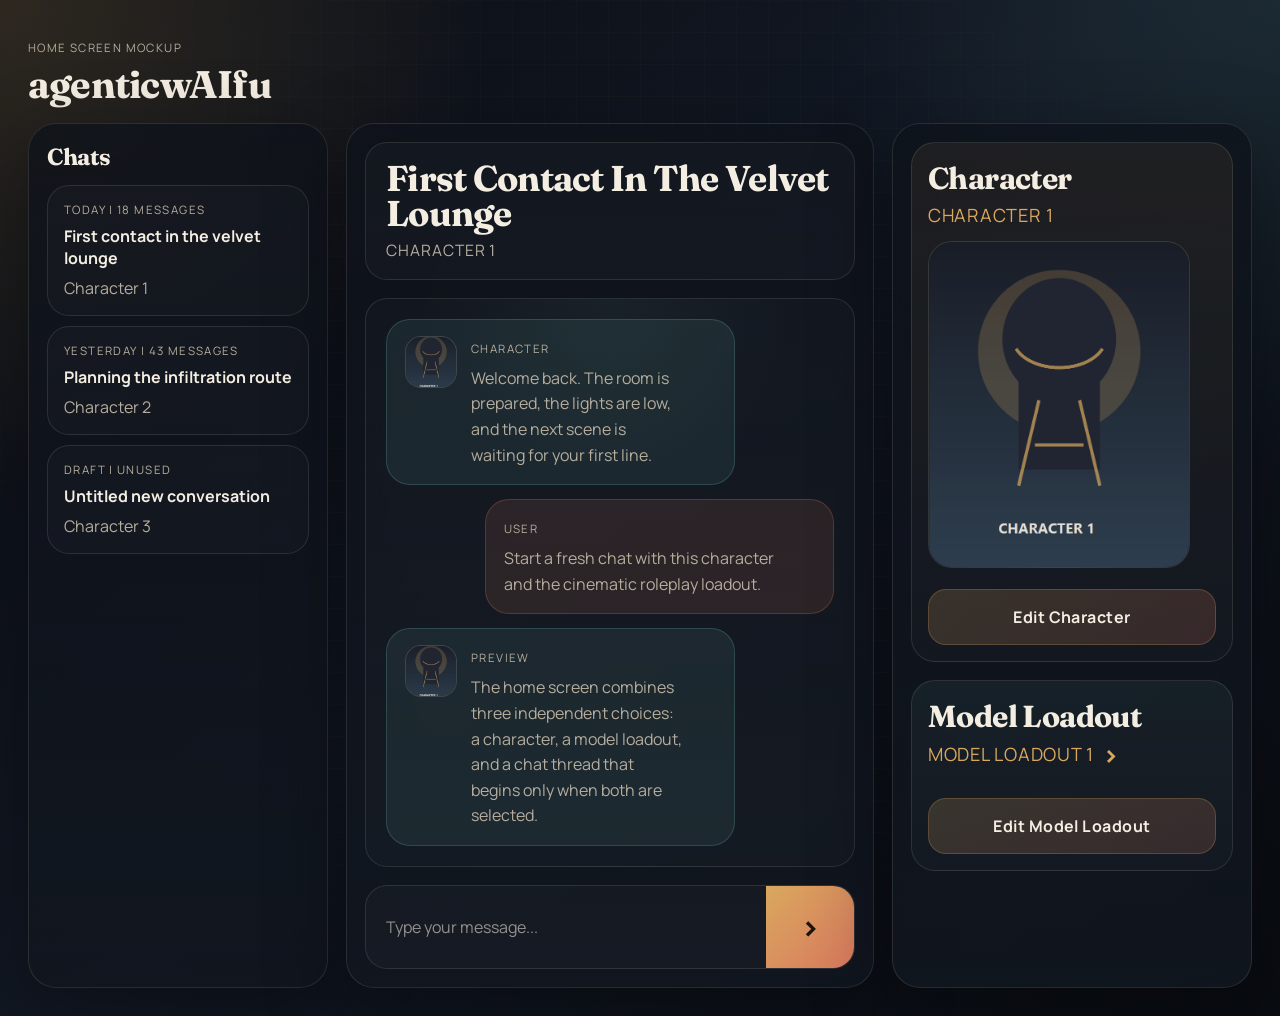
==== index.html @ 7ccbc71d "init before adding backend functionality" ====
<!DOCTYPE html>
<html lang="en">
<head>
  <meta charset="UTF-8">
  <meta name="viewport" content="width=device-width, initial-scale=1.0">
  <title>agenticwAIfu</title>
  <link rel="preconnect" href="https://fonts.googleapis.com">
  <link rel="preconnect" href="https://fonts.gstatic.com" crossorigin>
  <link href="https://fonts.googleapis.com/css2?family=Fraunces:opsz,wght@9..144,600;9..144,700&family=Manrope:wght@400;500;600;700&display=swap" rel="stylesheet">
  <link rel="stylesheet" href="styles.css">
</head>
<body>
  <div class="page-shell">
    <header class="topbar">
      <div>
        <p class="eyebrow">Home Screen Mockup</p>
        <h1>agenticwAIfu</h1>
      </div>
    </header>

    <main class="workspace">
      <aside class="panel left-panel">
        <section class="panel-section">
          <div class="section-heading">
            <h2>Chats</h2>
          </div>

          <div class="stack-list">
            <button class="list-card chat-card">
              <span class="meta-line">Today | 18 messages</span>
              <strong>First contact in the velvet lounge</strong>
              <span class="chat-persona">Character 1</span>
            </button>
            <button class="list-card chat-card">
              <span class="meta-line">Yesterday | 43 messages</span>
              <strong>Planning the infiltration route</strong>
              <span class="chat-persona">Character 2</span>
            </button>
            <button class="list-card chat-card">
              <span class="meta-line">Draft | Unused</span>
              <strong>Untitled new conversation</strong>
              <span class="chat-persona">Character 3</span>
            </button>
          </div>
        </section>
      </aside>

      <section class="panel center-panel">
        <div class="center-stage">
          <div class="chat-surface" id="default-surface">
            <div class="chat-header">
              <div>
                <h2 class="chat-title">First Contact In The Velvet Lounge</h2>
                <p class="chat-subtitle">Character 1</p>
              </div>
            </div>

        <div class="chat-window">
          <article class="message assistant-message">
            <div class="message-shell">
              <img class="message-avatar" src="assets/character-1.png" alt="Character 1 avatar">
              <div class="message-body">
                <button class="message-edit-button" type="button" aria-label="Edit message"></button>
                <span class="message-label">Character</span>
                <p>Welcome back. The room is prepared, the lights are low, and the next scene is waiting for your first line.</p>
              </div>
            </div>
          </article>

          <article class="message user-message">
            <div class="message-body">
              <button class="message-edit-button" type="button" aria-label="Edit message"></button>
              <span class="message-label">User</span>
              <p>Start a fresh chat with this character and the cinematic roleplay loadout.</p>
            </div>
          </article>

          <article class="message assistant-message accent-message">
            <div class="message-shell">
              <img class="message-avatar" src="assets/character-1.png" alt="Character 1 avatar">
              <div class="message-body">
                <button class="message-edit-button" type="button" aria-label="Edit message"></button>
                <span class="message-label">Preview</span>
                <p>The home screen combines three independent choices: a character, a model loadout, and a chat thread that begins only when both are selected.</p>
              </div>
                </div>
              </article>
            </div>

            <div class="composer">
          <div class="composer-box">
            <p class="composer-placeholder">Type your message...</p>
            <button class="send-button" aria-label="Send message">></button>
          </div>
        </div>
          </div>

          <section class="editor-overlay" id="character-editor" aria-hidden="true">
            <div class="overlay-header">
              <div>
                <p class="overlay-kicker">Character Editor</p>
                <h2 class="overlay-title">Character 1</h2>
              </div>
              <button class="overlay-close-button" type="button" data-close-editor>Close</button>
            </div>

            <div class="overlay-form">
              <div class="overlay-field">
                <label class="overlay-label" for="editor-character-name">Character Name</label>
                <input id="editor-character-name" class="overlay-input" type="text" value="Character 1">
              </div>

              <div class="overlay-field">
                <label class="overlay-label" for="editor-character-nickname">Nickname</label>
                <input id="editor-character-nickname" class="overlay-input" type="text" value="Character 1">
              </div>

              <div class="overlay-field">
                <label class="overlay-label" for="editor-character-description">Description</label>
                <textarea id="editor-character-description" class="overlay-textarea" rows="7">A poised host with a theatrical edge, tailored diction, and a tendency to turn ordinary requests into intimate little ceremonies.</textarea>
              </div>

              <div class="overlay-field">
                <label class="overlay-label" for="editor-character-dialogue">Example Dialogue</label>
                <textarea id="editor-character-dialogue" class="overlay-textarea" rows="8">"Welcome back. The room is prepared, and the city is glittering just for us tonight."

"Tell me what mood you want, and I will make the scene behave accordingly."

"If we are going to do this properly, you should start with a line worth remembering."</textarea>
              </div>
            </div>
          </section>

          <section class="editor-overlay" id="model-editor" aria-hidden="true">
            <div class="overlay-header">
              <div>
                <p class="overlay-kicker">Model Loadout Editor</p>
                <input id="editor-loadout-title" class="overlay-title-input" type="text" value="Model Loadout 1" aria-label="Model loadout title">
              </div>
              <button class="overlay-close-button" type="button" data-close-editor>Close</button>
            </div>

            <div class="overlay-form">
              <div class="loadout-workspace">
                <aside class="loadout-nav">
                  <button class="loadout-role-button is-active" type="button" data-role-select="mind">Mind Model</button>
                  <button class="loadout-role-button" type="button" data-role-select="author">Author Model</button>
                  <button class="loadout-role-button" type="button" data-role-select="stat">Stat Model</button>
                  <button class="loadout-role-button" type="button" data-role-select="event">Event Model</button>
                  <button class="loadout-role-button" type="button" data-role-select="goal">Goal Model</button>
                </aside>

                <section class="loadout-detail">
                  <div class="loadout-detail-header">
                    <h3 class="loadout-detail-title" id="loadout-role-title">Mind Model</h3>
                  </div>

                  <div class="overlay-field">
                    <label class="overlay-label" for="editor-role-llm">LLM</label>
                    <input id="editor-role-llm" class="overlay-input" type="text" value="gpt-oss-cinematic">
                  </div>

                  <div class="overlay-grid">
                    <div class="overlay-field">
                      <label class="overlay-label" for="editor-temperature">Temperature</label>
                      <input id="editor-temperature" class="overlay-input" type="text" value="1.05">
                    </div>
                    <div class="overlay-field">
                      <label class="overlay-label" for="editor-top-p">Top P</label>
                      <input id="editor-top-p" class="overlay-input" type="text" value="0.92">
                    </div>
                    <div class="overlay-field">
                      <label class="overlay-label" for="editor-max-tokens">Max Tokens</label>
                      <input id="editor-max-tokens" class="overlay-input" type="text" value="4096">
                    </div>
                  </div>

                  <div class="overlay-field">
                    <label class="overlay-label" for="editor-role-instructions">Role Instructions</label>
                    <textarea id="editor-role-instructions" class="overlay-textarea" rows="8">Coordinate the overall reasoning pass, track the current scene state, and decide which specialist models should influence the next response.</textarea>
                  </div>

                  <div class="overlay-field">
                    <label class="overlay-label" for="editor-default-instructions">Default Instructions</label>
                    <textarea id="editor-default-instructions" class="overlay-textarea" rows="7">Stay consistent with the active character, preserve user agency, keep outputs machine-readable when required, and avoid contradicting established chat memory.</textarea>
                  </div>
                </section>
              </div>
            </div>
          </section>
        </div>
      </section>

      <aside class="panel right-panel">
        <section class="panel-section config-group character-group">
          <div class="section-heading">
            <h2>Character</h2>
            <p class="persona-name">Character 1</p>
          </div>

          <div class="character-preview">
            <img class="character-image" src="assets/character-1.png" alt="Character 1 portrait">
          </div>

          <button class="edit-button" type="button" data-open-editor="character-editor">Edit Character</button>
        </section>

        <section class="panel-section config-group model-group">
          <div class="section-heading">
            <h2>Model Loadout</h2>
            <p class="persona-name selectable-name">Model Loadout 1</p>
          </div>

          <button class="edit-button edit-button-model" type="button" data-open-editor="model-editor">Edit Model Loadout</button>
        </section>
      </aside>
    </main>
  </div>
  <script src="script.js"></script>
</body>
</html>
---- styles.css ----
:root {
  --bg: #0d1117;
  --bg-soft: rgba(19, 26, 37, 0.9);
  --panel: rgba(14, 18, 26, 0.78);
  --panel-strong: rgba(17, 22, 31, 0.92);
  --line: rgba(255, 240, 214, 0.11);
  --line-strong: rgba(255, 240, 214, 0.2);
  --text: #f4ede2;
  --muted: #b6ad9d;
  --gold: #d9a85e;
  --rose: #d9795f;
  --teal: #6db8b0;
  --shadow: 0 24px 80px rgba(0, 0, 0, 0.38);
}

* {
  box-sizing: border-box;
}

html,
body {
  margin: 0;
  min-height: 100%;
}

body {
  font-family: "Manrope", "Segoe UI Variable", "Segoe UI", sans-serif;
  color: var(--text);
  background:
    radial-gradient(circle at top left, rgba(217, 168, 94, 0.17), transparent 30%),
    radial-gradient(circle at top right, rgba(109, 184, 176, 0.12), transparent 28%),
    linear-gradient(135deg, #0b0e13 0%, #121824 48%, #090c11 100%);
}

body::before {
  content: "";
  position: fixed;
  inset: 0;
  pointer-events: none;
  background-image:
    linear-gradient(rgba(255, 255, 255, 0.02) 1px, transparent 1px),
    linear-gradient(90deg, rgba(255, 255, 255, 0.02) 1px, transparent 1px);
  background-size: 32px 32px;
  mask-image: radial-gradient(circle at center, black 40%, transparent 100%);
}

.page-shell {
  max-width: 1600px;
  margin: 0 auto;
  padding: 28px;
}

.topbar {
  display: flex;
  justify-content: space-between;
  align-items: flex-start;
  gap: 16px;
  margin-bottom: 20px;
}

.eyebrow,
.section-kicker,
.meta-line,
.message-label,
.field-tag,
.composer-meta,
.status-pill,
.soft-chip {
  font-size: 0.72rem;
  letter-spacing: 0.12em;
  text-transform: uppercase;
}

.eyebrow,
.section-kicker,
.meta-line,
.message-label,
.composer-meta,
.status-pill,
.soft-chip {
  color: var(--muted);
}

h1,
h2 {
  margin: 0;
  font-family: "Fraunces", Georgia, serif;
  font-weight: 700;
  letter-spacing: -0.02em;
}

h1 {
  font-size: clamp(2.3rem, 3vw, 4.2rem);
  line-height: 0.95;
}

h2 {
  font-size: 1.45rem;
}

.status-pill,
.soft-chip {
  border: 1px solid var(--line);
  border-radius: 999px;
  padding: 8px 12px;
  background: rgba(255, 255, 255, 0.03);
}

.ghost-button,
.send-button,
.featured-card,
.list-card {
  font: inherit;
  color: inherit;
  border: 0;
}

.ghost-button {
  padding: 12px 16px;
  border-radius: 999px;
  background: linear-gradient(135deg, rgba(217, 168, 94, 0.16), rgba(217, 121, 95, 0.16));
  border: 1px solid rgba(217, 168, 94, 0.2);
  cursor: default;
}

.workspace {
  display: grid;
  grid-template-columns: 300px minmax(500px, 1fr) 360px;
  gap: 18px;
  min-height: calc(100vh - 140px);
}

.panel {
  background: linear-gradient(180deg, var(--panel), var(--panel-strong));
  border: 1px solid var(--line);
  border-radius: 28px;
  box-shadow: var(--shadow);
  backdrop-filter: blur(18px);
}

.left-panel,
.right-panel {
  padding: 18px;
}

.center-panel {
  padding: 18px;
}

.panel-section + .panel-section {
  margin-top: 18px;
}

.section-heading {
  display: flex;
  flex-direction: column;
  gap: 4px;
  margin-bottom: 14px;
}

.featured-card,
.list-card,
.field-card,
.composer-box,
.chat-window,
.chat-header {
  border: 1px solid var(--line);
  background: rgba(255, 255, 255, 0.025);
  border-radius: 22px;
}

.featured-card,
.list-card {
  width: 100%;
  text-align: left;
  padding: 16px;
  display: flex;
  flex-direction: column;
  gap: 8px;
  cursor: default;
}

.featured-card strong,
.list-card strong,
.field-heading strong {
  font-size: 1rem;
}

.featured-card span,
.list-card span,
.field-card p,
.message p {
  color: var(--muted);
}

.stack-list {
  display: flex;
  flex-direction: column;
  gap: 10px;
}

.card-badge {
  align-self: flex-start;
  padding: 6px 10px;
  border-radius: 999px;
  background: rgba(109, 184, 176, 0.14);
  color: #b9ebe5;
}

.character-card.is-active {
  background:
    linear-gradient(180deg, rgba(217, 168, 94, 0.18), rgba(255, 255, 255, 0.04)),
    rgba(255, 255, 255, 0.03);
  border-color: rgba(217, 168, 94, 0.3);
}

.chat-card {
  background: rgba(255, 255, 255, 0.02);
}

.chat-header {
  display: flex;
  align-items: flex-start;
  padding: 18px 20px;
}

.center-stage {
  position: relative;
  min-height: calc(100vh - 176px);
}

.chat-surface {
  display: flex;
  flex-direction: column;
  gap: 18px;
  min-height: 100%;
}

.chat-title {
  font-size: clamp(2rem, 2.8vw, 3rem);
  line-height: 0.98;
}

.chat-subtitle {
  margin: 8px 0 0;
  color: var(--muted);
  font-size: 0.98rem;
  letter-spacing: 0.06em;
  text-transform: uppercase;
}

.chat-window {
  flex: 1;
  min-height: 480px;
  padding: 20px;
  display: flex;
  flex-direction: column;
  gap: 14px;
  justify-content: flex-start;
  background:
    radial-gradient(circle at top, rgba(109, 184, 176, 0.06), transparent 30%),
    rgba(255, 255, 255, 0.02);
}

.message {
  max-width: 78%;
  padding: 16px 18px;
  border-radius: 24px;
  border: 1px solid var(--line);
}

.message-shell {
  display: flex;
  align-items: flex-start;
  gap: 14px;
}

.message-body {
  position: relative;
  min-width: 0;
  padding-right: 34px;
}

.assistant-message {
  align-self: flex-start;
  background: rgba(109, 184, 176, 0.1);
  border-color: rgba(109, 184, 176, 0.24);
}

.user-message {
  align-self: flex-end;
  background: rgba(217, 121, 95, 0.12);
  border-color: rgba(217, 121, 95, 0.25);
}

.accent-message {
  background: rgba(109, 184, 176, 0.1);
  border-color: rgba(109, 184, 176, 0.24);
}

.message-label,
.field-tag {
  display: inline-block;
  margin-bottom: 10px;
}

.message-avatar {
  width: 52px;
  height: 52px;
  flex: 0 0 52px;
  border-radius: 16px;
  object-fit: cover;
  border: 1px solid rgba(255, 240, 214, 0.12);
  background: rgba(255, 255, 255, 0.03);
}

.message-edit-button {
  position: absolute;
  top: 0;
  right: 0;
  width: 24px;
  height: 24px;
  border: 1px solid rgba(255, 240, 214, 0.14);
  border-radius: 8px;
  background: rgba(255, 255, 255, 0.04);
  opacity: 0;
  pointer-events: none;
  cursor: pointer;
  transition: opacity 140ms ease, background 140ms ease, border-color 140ms ease;
}

.message-edit-button::before {
  content: "";
  position: absolute;
  inset: 5px;
  background: center / contain no-repeat url("data:image/svg+xml,%3Csvg xmlns='http://www.w3.org/2000/svg' viewBox='0 0 24 24' fill='none' stroke='%23f4ede2' stroke-width='2' stroke-linecap='round' stroke-linejoin='round'%3E%3Cpath d='M12 20h9'/%3E%3Cpath d='M16.5 3.5a2.12 2.12 0 1 1 3 3L7 19l-4 1 1-4 12.5-12.5Z'/%3E%3C/svg%3E");
}

.message:hover .message-edit-button {
  opacity: 1;
  pointer-events: auto;
}

.message-edit-button:hover {
  background: rgba(255, 255, 255, 0.08);
  border-color: rgba(255, 240, 214, 0.24);
}

.message.is-editing .message-edit-button {
  opacity: 1;
  pointer-events: auto;
}

.message-inline-editor {
  width: 100%;
  min-height: 3.2em;
  margin: 0;
  padding: 0;
  border: 0;
  background: transparent;
  color: var(--muted);
  font: inherit;
  line-height: 1.6;
  resize: none;
  outline: none;
}

.message p,
.field-card p {
  margin: 0;
  line-height: 1.6;
}

.composer {
  display: flex;
  flex-direction: column;
  gap: 10px;
}

.composer-box {
  display: flex;
  justify-content: space-between;
  align-items: stretch;
  gap: 16px;
  min-height: 84px;
  padding: 0 0 0 20px;
  overflow: hidden;
}

.composer-placeholder {
  margin: auto 0;
  color: rgba(244, 237, 226, 0.56);
}

.send-button {
  align-self: stretch;
  min-width: 88px;
  padding: 0 18px;
  border-radius: 0;
  background: linear-gradient(135deg, var(--gold), var(--rose));
  color: #1b140f;
  font-weight: 700;
  cursor: default;
  font-size: 2rem;
  line-height: 1;
}

.config-group {
  padding: 16px;
  border-radius: 24px;
  border: 1px solid var(--line);
}

.character-group {
  background: linear-gradient(180deg, rgba(217, 168, 94, 0.08), rgba(255, 255, 255, 0.02));
}

.model-group {
  background: linear-gradient(180deg, rgba(109, 184, 176, 0.08), rgba(255, 255, 255, 0.02));
}

.field-card {
  padding: 16px;
}

.field-card + .field-card {
  margin-top: 10px;
}

.editor-field + .editor-field {
  margin-top: 14px;
}

.field-heading {
  display: flex;
  justify-content: space-between;
  align-items: baseline;
  gap: 12px;
  margin-bottom: 10px;
}

.field-tag {
  color: var(--text);
  padding: 5px 8px;
  border-radius: 999px;
  background: rgba(255, 255, 255, 0.06);
}

.field-grid {
  display: grid;
  grid-template-columns: 1fr;
  gap: 10px;
  margin-top: 10px;
}

.compact-card p {
  color: var(--text);
}

.persona-name {
  margin: 2px 0 0;
  color: var(--gold);
  font-size: 1.14rem;
  letter-spacing: 0.04em;
  text-transform: uppercase;
}

.right-panel .section-heading h2 {
  font-size: 1.9rem;
}

.selectable-name {
  display: inline-flex;
  align-items: center;
  gap: 8px;
}

.selectable-name::after {
  content: ">";
  color: var(--gold);
  font-size: 1.7rem;
  font-weight: 700;
  line-height: 1;
}

.character-preview {
  margin: 0 auto;
  display: inline-block;
  overflow: hidden;
  border-radius: 24px;
  border: 1px solid var(--line);
  background:
    radial-gradient(circle at top, rgba(217, 168, 94, 0.1), transparent 35%),
    rgba(255, 255, 255, 0.02);
}

.character-image {
  display: block;
  width: auto;
  max-width: 260px;
  height: auto;
  aspect-ratio: 4 / 5;
  object-fit: cover;
}

.edit-button {
  width: 100%;
  margin-top: 16px;
  padding: 16px 18px;
  border: 1px solid rgba(217, 168, 94, 0.24);
  border-radius: 18px;
  background: linear-gradient(135deg, rgba(217, 168, 94, 0.18), rgba(217, 121, 95, 0.18));
  color: var(--text);
  font: inherit;
  font-weight: 700;
  letter-spacing: 0.03em;
  cursor: pointer;
  transition: background 220ms ease, border-color 220ms ease, box-shadow 220ms ease;
}

.edit-button:hover {
  background: linear-gradient(135deg, rgba(217, 168, 94, 0.28), rgba(217, 121, 95, 0.28));
  border-color: rgba(217, 168, 94, 0.4);
  box-shadow: 0 10px 24px rgba(217, 168, 94, 0.12);
}

.editor-overlay {
  position: absolute;
  inset: 0;
  display: none;
  flex-direction: column;
  gap: 22px;
  padding: 26px;
  border-radius: 28px;
  border: 1px solid var(--line);
  background:
    radial-gradient(circle at top left, rgba(217, 168, 94, 0.09), transparent 28%),
    linear-gradient(180deg, rgba(16, 22, 31, 0.98), rgba(10, 14, 21, 0.98));
  box-shadow: var(--shadow);
}

.editor-overlay.is-open {
  display: flex;
}

.overlay-header {
  display: flex;
  justify-content: space-between;
  align-items: flex-start;
  gap: 16px;
}

.overlay-kicker {
  margin: 0 0 8px;
  color: var(--gold);
  font-size: 0.78rem;
  letter-spacing: 0.14em;
  text-transform: uppercase;
}

.overlay-title {
  font-size: clamp(2rem, 2.6vw, 3rem);
  line-height: 0.98;
}

.overlay-title-input {
  margin: 0;
  padding: 0;
  border: 1px solid transparent;
  border-radius: 10px;
  background: transparent;
  color: var(--text);
  font-family: "Fraunces", Georgia, serif;
  font-size: clamp(2rem, 2.6vw, 3rem);
  font-weight: 700;
  letter-spacing: -0.02em;
  line-height: 0.98;
  outline: none;
  transition: border-color 180ms ease, background 180ms ease;
}

.overlay-title-input:hover,
.overlay-title-input:focus {
  border-color: rgba(255, 240, 214, 0.14);
  background: rgba(255, 255, 255, 0.025);
}

.overlay-close-button {
  padding: 12px 16px;
  border: 1px solid var(--line);
  border-radius: 999px;
  background: rgba(255, 255, 255, 0.03);
  color: var(--text);
  font: inherit;
  cursor: default;
}

.overlay-form {
  display: flex;
  flex-direction: column;
  gap: 18px;
  min-height: 0;
  overflow: auto;
  padding-right: 6px;
}

.overlay-grid {
  display: grid;
  grid-template-columns: repeat(3, minmax(0, 1fr));
  gap: 16px;
}

.loadout-workspace {
  display: grid;
  grid-template-columns: 220px minmax(0, 1fr);
  gap: 0;
  min-height: 0;
  align-items: start;
}

.loadout-nav {
  position: relative;
  display: flex;
  flex-direction: column;
  gap: 0;
  padding-right: 0;
  margin-right: -1px;
  padding-top: 24px;
}

.loadout-role-button {
  width: 100%;
  padding: 14px 16px;
  border: 1px solid var(--line);
  border-radius: 0;
  background: rgba(255, 255, 255, 0.025);
  color: var(--text);
  font: inherit;
  font-weight: 700;
  text-align: left;
  cursor: pointer;
  transition: background 180ms ease, border-color 180ms ease, transform 180ms ease;
  position: relative;
  z-index: 1;
}

.loadout-role-button + .loadout-role-button {
  margin-top: -1px;
}

.loadout-role-button:first-child {
  border-top-left-radius: 16px;
}

.loadout-role-button:last-child {
  border-bottom-left-radius: 16px;
}

.loadout-role-button:hover {
  background: rgba(255, 255, 255, 0.05);
  border-color: rgba(255, 240, 214, 0.2);
}

.loadout-role-button.is-active {
  margin-right: -1px;
  padding-right: 36px;
  border-right-color: rgba(255, 255, 255, 0.02);
  border-top-right-radius: 18px;
  border-bottom-right-radius: 0;
  background: linear-gradient(135deg, rgba(217, 168, 94, 0.18), rgba(217, 121, 95, 0.12));
  border-color: rgba(217, 168, 94, 0.32);
  z-index: 3;
  box-shadow: 8px 0 0 rgba(255, 255, 255, 0.02);
}

.loadout-detail {
  min-width: 0;
  position: relative;
  z-index: 2;
  margin-top: 24px;
  padding: 24px 24px 18px 24px;
  border: 1px solid rgba(255, 240, 214, 0.08);
  border-radius: 22px;
  background: rgba(255, 255, 255, 0.02);
  box-shadow: inset 0 1px 0 rgba(255, 255, 255, 0.02);
}

.loadout-detail-header {
  margin-bottom: 22px;
}

.loadout-detail-title {
  margin: 0;
  font-family: "Fraunces", Georgia, serif;
  font-size: 2rem;
  line-height: 0.98;
}

.overlay-field {
  min-width: 0;
  margin-bottom: 14px;
}

.overlay-label {
  display: block;
  margin-bottom: 16px;
  color: var(--text);
  font-size: 0.85rem;
  font-weight: 700;
  letter-spacing: 0.08em;
  text-transform: uppercase;
}

.overlay-input,
.overlay-textarea {
  width: 100%;
  border: 1px solid var(--line);
  border-radius: 18px;
  background: rgba(255, 255, 255, 0.03);
  color: var(--text);
  font: inherit;
  outline: none;
}

.overlay-input {
  padding: 18px 18px;
}

.overlay-textarea {
  resize: vertical;
  min-height: 120px;
  padding: 20px 18px;
  line-height: 1.6;
}

.overlay-input:focus,
.overlay-textarea:focus {
  border-color: rgba(217, 168, 94, 0.45);
}

.editor-label {
  display: block;
  margin-bottom: 2px;
  color: var(--text);
  font-size: 1rem;
  font-weight: 700;
}

.editor-textbox {
  width: 100%;
  resize: none;
  border: 0;
  border-radius: 18px;
  padding: 0 0 4px;
  background: transparent;
  color: var(--muted);
  font: inherit;
  line-height: 1.6;
  outline: none;
  border-bottom: 1px solid rgba(255, 240, 214, 0.12);
}

.editor-textbox:focus {
  border-bottom-color: rgba(217, 168, 94, 0.45);
}

.editor-input,
.setting-input {
  width: 100%;
  border: 0;
  border-radius: 0;
  background: transparent;
  color: var(--muted);
  font: inherit;
  outline: none;
  border-bottom: 1px solid rgba(255, 240, 214, 0.12);
}

.editor-input {
  padding: 0 0 10px;
  line-height: 1.6;
}

.editor-input:focus,
.setting-input:focus {
  border-bottom-color: rgba(217, 168, 94, 0.45);
}

.settings-grid {
  display: grid;
  grid-template-columns: repeat(3, minmax(0, 1fr));
  gap: 14px;
}

.setting-field {
  min-width: 0;
}

.setting-label {
  display: block;
  color: var(--muted);
  font-size: 0.75rem;
  letter-spacing: 0.12em;
  text-transform: uppercase;
  line-height: 1.2;
}

.setting-input {
  padding: 0 0 8px;
  line-height: 1.4;
}

.setting-label-bottom {
  margin-top: 8px;
  min-height: 0;
}

@media (max-width: 1220px) {
  .workspace {
    grid-template-columns: 260px 1fr;
  }

  .right-panel {
    grid-column: 1 / -1;
  }
}

@media (max-width: 920px) {
  .page-shell {
    padding: 16px;
  }

  .topbar,
  .chat-header,
  .overlay-header,
  .composer-box {
    flex-direction: column;
    align-items: stretch;
  }

  .workspace {
    grid-template-columns: 1fr;
  }

  .chat-window {
    min-height: 360px;
  }

  .message {
    max-width: 100%;
  }

  .settings-grid {
    grid-template-columns: 1fr;
  }

  .overlay-grid {
    grid-template-columns: 1fr;
  }

  .loadout-workspace {
    grid-template-columns: 1fr;
  }

  .loadout-detail {
    margin-top: 0;
    padding: 18px 0 0;
    border: 0;
    border-top: 1px solid rgba(255, 240, 214, 0.08);
    border-radius: 0;
    background: transparent;
    box-shadow: none;
  }
}
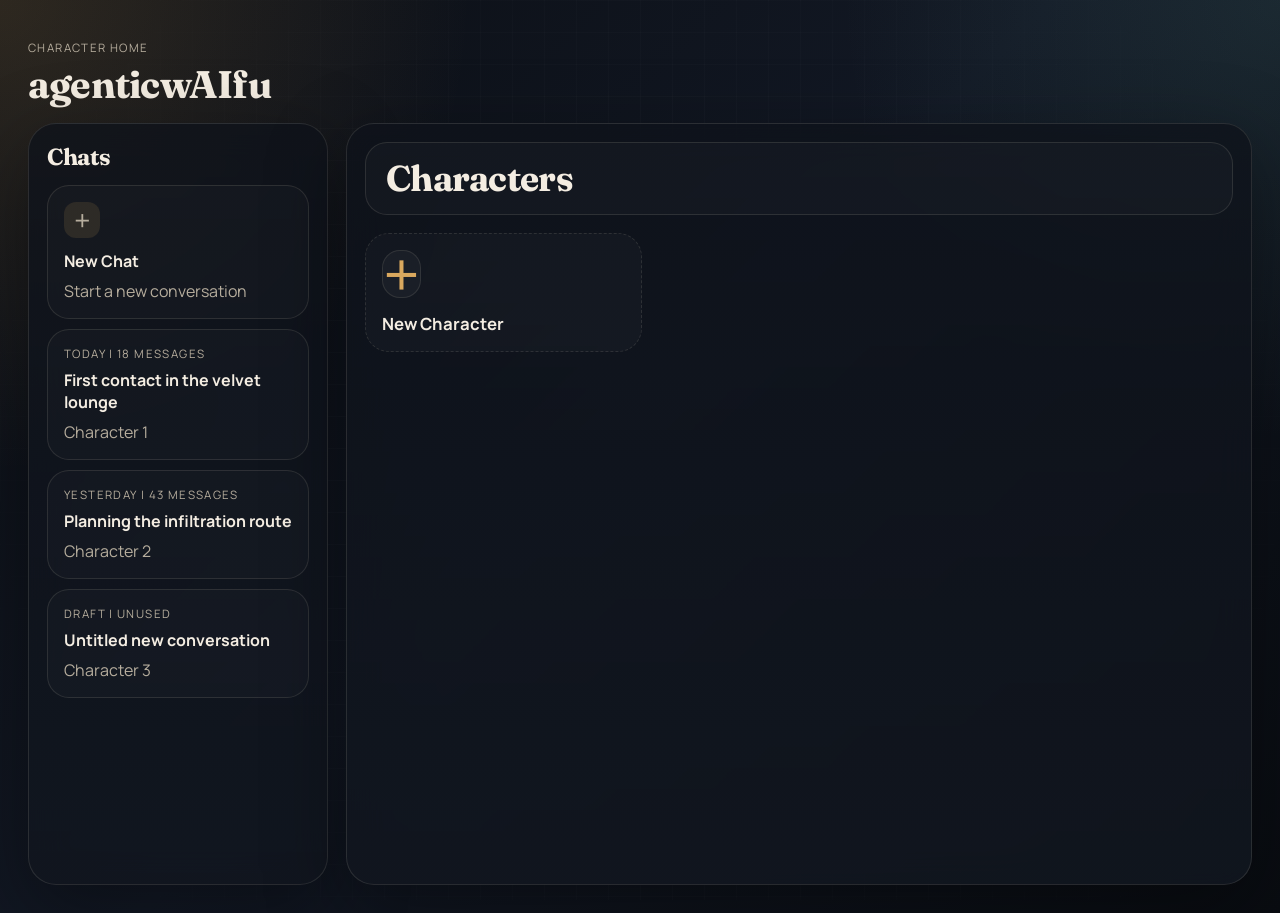
==== commit c21bd866: "before big uwu" ====
--- a/index.html
+++ b/index.html
@@ -9,16 +9,16 @@
   <link href="https://fonts.googleapis.com/css2?family=Fraunces:opsz,wght@9..144,600;9..144,700&family=Manrope:wght@400;500;600;700&display=swap" rel="stylesheet">
   <link rel="stylesheet" href="styles.css">
 </head>
-<body>
+<body data-page="home">
   <div class="page-shell">
     <header class="topbar">
       <div>
-        <p class="eyebrow">Home Screen Mockup</p>
-        <h1>agenticwAIfu</h1>
+        <p class="eyebrow">Character Home</p>
+        <h1><a class="home-link" href="index.html">agenticwAIfu</a></h1>
       </div>
     </header>
 
-    <main class="workspace">
+    <main class="workspace workspace-home">
       <aside class="panel left-panel">
         <section class="panel-section">
           <div class="section-heading">
@@ -26,6 +26,11 @@
           </div>
 
           <div class="stack-list">
+            <button class="list-card chat-card new-chat-card">
+              <span class="new-chat-plus">+</span>
+              <strong>New Chat</strong>
+              <span class="chat-persona">Start a new conversation</span>
+            </button>
             <button class="list-card chat-card">
               <span class="meta-line">Today | 18 messages</span>
               <strong>First contact in the velvet lounge</strong>
@@ -45,175 +50,80 @@
         </section>
       </aside>
 
-      <section class="panel center-panel">
+      <section class="panel center-panel home-center-panel">
         <div class="center-stage">
-          <div class="chat-surface" id="default-surface">
-            <div class="chat-header">
+          <div class="home-surface" id="default-surface">
+            <div class="character-grid-header">
               <div>
-                <h2 class="chat-title">First Contact In The Velvet Lounge</h2>
-                <p class="chat-subtitle">Character 1</p>
+                <h2 class="chat-title">Characters</h2>
               </div>
             </div>
 
-        <div class="chat-window">
-          <article class="message assistant-message">
-            <div class="message-shell">
-              <img class="message-avatar" src="assets/character-1.png" alt="Character 1 avatar">
-              <div class="message-body">
-                <button class="message-edit-button" type="button" aria-label="Edit message"></button>
-                <span class="message-label">Character</span>
-                <p>Welcome back. The room is prepared, the lights are low, and the next scene is waiting for your first line.</p>
-              </div>
-            </div>
-          </article>
-
-          <article class="message user-message">
-            <div class="message-body">
-              <button class="message-edit-button" type="button" aria-label="Edit message"></button>
-              <span class="message-label">User</span>
-              <p>Start a fresh chat with this character and the cinematic roleplay loadout.</p>
-            </div>
-          </article>
-
-          <article class="message assistant-message accent-message">
-            <div class="message-shell">
-              <img class="message-avatar" src="assets/character-1.png" alt="Character 1 avatar">
-              <div class="message-body">
-                <button class="message-edit-button" type="button" aria-label="Edit message"></button>
-                <span class="message-label">Preview</span>
-                <p>The home screen combines three independent choices: a character, a model loadout, and a chat thread that begins only when both are selected.</p>
-              </div>
-                </div>
-              </article>
-            </div>
-
-            <div class="composer">
-          <div class="composer-box">
-            <p class="composer-placeholder">Type your message...</p>
-            <button class="send-button" aria-label="Send message">></button>
-          </div>
-        </div>
+            <div class="character-tile-grid" id="character-tile-grid"></div>
           </div>
 
           <section class="editor-overlay" id="character-editor" aria-hidden="true">
             <div class="overlay-header">
               <div>
-                <p class="overlay-kicker">Character Editor</p>
-                <h2 class="overlay-title">Character 1</h2>
+                <p class="overlay-kicker">Character Manager</p>
               </div>
               <button class="overlay-close-button" type="button" data-close-editor>Close</button>
             </div>
 
             <div class="overlay-form">
-              <div class="overlay-field">
-                <label class="overlay-label" for="editor-character-name">Character Name</label>
-                <input id="editor-character-name" class="overlay-input" type="text" value="Character 1">
-              </div>
+              <div class="character-detail character-detail-single">
+                <div class="character-detail-header">
+                  <h3 class="character-detail-title" id="character-detail-title">Character 1</h3>
+                  <div class="manager-button-row">
+                    <button class="manager-button manager-button-primary" id="save-character-button" type="button">Save</button>
+                  </div>
+                </div>
 
-              <div class="overlay-field">
-                <label class="overlay-label" for="editor-character-nickname">Nickname</label>
-                <input id="editor-character-nickname" class="overlay-input" type="text" value="Character 1">
-              </div>
+                <p class="manager-status" id="character-file-status">Characters are loaded from and saved to a fixed folder on your PC.</p>
 
-              <div class="overlay-field">
-                <label class="overlay-label" for="editor-character-description">Description</label>
-                <textarea id="editor-character-description" class="overlay-textarea" rows="7">A poised host with a theatrical edge, tailored diction, and a tendency to turn ordinary requests into intimate little ceremonies.</textarea>
-              </div>
+                <div class="character-editor-portrait-block">
+                  <div class="character-editor-portrait-frame">
+                    <img id="editor-character-portrait-preview" class="character-editor-portrait" src="assets/character-1.png" alt="Character portrait preview">
+                  </div>
 
-              <div class="overlay-field">
-                <label class="overlay-label" for="editor-character-dialogue">Example Dialogue</label>
-                <textarea id="editor-character-dialogue" class="overlay-textarea" rows="8">"Welcome back. The room is prepared, and the city is glittering just for us tonight."
+                  <div class="overlay-field overlay-field-compact">
+                    <label class="overlay-label" for="editor-character-image-file">Portrait File</label>
+                    <input id="editor-character-image-file" class="overlay-input" type="file" accept="image/*">
+                  </div>
+                </div>
+
+                <div class="overlay-field">
+                  <label class="overlay-label" for="editor-character-name">Character Name</label>
+                  <input id="editor-character-name" class="overlay-input" type="text" value="Character 1">
+                </div>
+
+                <div class="overlay-field">
+                  <label class="overlay-label" for="editor-character-nickname">Nickname</label>
+                  <input id="editor-character-nickname" class="overlay-input" type="text" value="Character 1">
+                </div>
+
+                <div class="overlay-field">
+                  <label class="overlay-label" for="editor-character-description">Description</label>
+                  <textarea id="editor-character-description" class="overlay-textarea" rows="7">A poised host with a theatrical edge, tailored diction, and a tendency to turn ordinary requests into intimate little ceremonies.</textarea>
+                </div>
+
+                <div class="overlay-field">
+                  <label class="overlay-label" for="editor-character-dialogue">Example Dialogue</label>
+                  <textarea id="editor-character-dialogue" class="overlay-textarea" rows="8">"Welcome back. The room is prepared, and the city is glittering just for us tonight."
 
 "Tell me what mood you want, and I will make the scene behave accordingly."
 
 "If we are going to do this properly, you should start with a line worth remembering."</textarea>
-              </div>
-            </div>
-          </section>
+                </div>
 
-          <section class="editor-overlay" id="model-editor" aria-hidden="true">
-            <div class="overlay-header">
-              <div>
-                <p class="overlay-kicker">Model Loadout Editor</p>
-                <input id="editor-loadout-title" class="overlay-title-input" type="text" value="Model Loadout 1" aria-label="Model loadout title">
-              </div>
-              <button class="overlay-close-button" type="button" data-close-editor>Close</button>
-            </div>
-
-            <div class="overlay-form">
-              <div class="loadout-workspace">
-                <aside class="loadout-nav">
-                  <button class="loadout-role-button is-active" type="button" data-role-select="mind">Mind Model</button>
-                  <button class="loadout-role-button" type="button" data-role-select="author">Author Model</button>
-                  <button class="loadout-role-button" type="button" data-role-select="stat">Stat Model</button>
-                  <button class="loadout-role-button" type="button" data-role-select="event">Event Model</button>
-                  <button class="loadout-role-button" type="button" data-role-select="goal">Goal Model</button>
-                </aside>
-
-                <section class="loadout-detail">
-                  <div class="loadout-detail-header">
-                    <h3 class="loadout-detail-title" id="loadout-role-title">Mind Model</h3>
-                  </div>
-
-                  <div class="overlay-field">
-                    <label class="overlay-label" for="editor-role-llm">LLM</label>
-                    <input id="editor-role-llm" class="overlay-input" type="text" value="gpt-oss-cinematic">
-                  </div>
-
-                  <div class="overlay-grid">
-                    <div class="overlay-field">
-                      <label class="overlay-label" for="editor-temperature">Temperature</label>
-                      <input id="editor-temperature" class="overlay-input" type="text" value="1.05">
-                    </div>
-                    <div class="overlay-field">
-                      <label class="overlay-label" for="editor-top-p">Top P</label>
-                      <input id="editor-top-p" class="overlay-input" type="text" value="0.92">
-                    </div>
-                    <div class="overlay-field">
-                      <label class="overlay-label" for="editor-max-tokens">Max Tokens</label>
-                      <input id="editor-max-tokens" class="overlay-input" type="text" value="4096">
-                    </div>
-                  </div>
-
-                  <div class="overlay-field">
-                    <label class="overlay-label" for="editor-role-instructions">Role Instructions</label>
-                    <textarea id="editor-role-instructions" class="overlay-textarea" rows="8">Coordinate the overall reasoning pass, track the current scene state, and decide which specialist models should influence the next response.</textarea>
-                  </div>
-
-                  <div class="overlay-field">
-                    <label class="overlay-label" for="editor-default-instructions">Default Instructions</label>
-                    <textarea id="editor-default-instructions" class="overlay-textarea" rows="7">Stay consistent with the active character, preserve user agency, keep outputs machine-readable when required, and avoid contradicting established chat memory.</textarea>
-                  </div>
-                </section>
+                <div class="character-editor-footer">
+                  <button class="manager-button manager-button-danger" id="delete-character-button" type="button">Delete</button>
+                </div>
               </div>
             </div>
           </section>
         </div>
       </section>
-
-      <aside class="panel right-panel">
-        <section class="panel-section config-group character-group">
-          <div class="section-heading">
-            <h2>Character</h2>
-            <p class="persona-name">Character 1</p>
-          </div>
-
-          <div class="character-preview">
-            <img class="character-image" src="assets/character-1.png" alt="Character 1 portrait">
-          </div>
-
-          <button class="edit-button" type="button" data-open-editor="character-editor">Edit Character</button>
-        </section>
-
-        <section class="panel-section config-group model-group">
-          <div class="section-heading">
-            <h2>Model Loadout</h2>
-            <p class="persona-name selectable-name">Model Loadout 1</p>
-          </div>
-
-          <button class="edit-button edit-button-model" type="button" data-open-editor="model-editor">Edit Model Loadout</button>
-        </section>
-      </aside>
     </main>
   </div>
   <script src="script.js"></script>
--- a/styles.css
+++ b/styles.css
@@ -94,6 +94,11 @@
   line-height: 0.95;
 }
 
+.home-link {
+  color: inherit;
+  text-decoration: none;
+}
+
 h2 {
   font-size: 1.45rem;
 }
@@ -128,6 +133,135 @@
   grid-template-columns: 300px minmax(500px, 1fr) 360px;
   gap: 18px;
   min-height: calc(100vh - 140px);
+}
+
+.workspace-home {
+  grid-template-columns: 300px minmax(500px, 1fr);
+}
+
+.home-main {
+  position: relative;
+  min-height: calc(100vh - 140px);
+}
+
+.home-center-panel {
+  padding: 18px;
+}
+
+.home-panel {
+  padding: 26px;
+}
+
+.home-heading {
+  margin-bottom: 22px;
+}
+
+.character-tile-grid {
+  display: grid;
+  grid-template-columns: repeat(auto-fill, minmax(220px, 1fr));
+  gap: 18px;
+}
+
+.home-surface {
+  display: flex;
+  flex-direction: column;
+  gap: 18px;
+  min-height: 100%;
+}
+
+.character-grid-header {
+  padding: 18px 20px;
+  border: 1px solid var(--line);
+  border-radius: 22px;
+  background: rgba(255, 255, 255, 0.025);
+}
+
+.character-tile {
+  display: flex;
+  flex-direction: column;
+  padding: 16px;
+  border: 1px solid var(--line);
+  border-radius: 24px;
+  background: rgba(255, 255, 255, 0.025);
+  color: var(--text);
+  font: inherit;
+  text-align: left;
+  cursor: pointer;
+  transition: transform 180ms ease, border-color 180ms ease, background 180ms ease;
+}
+
+.character-tile:hover {
+  transform: translateY(-2px);
+  border-color: rgba(255, 240, 214, 0.2);
+  background: rgba(255, 255, 255, 0.04);
+}
+
+.character-tile.is-active {
+  background: linear-gradient(180deg, rgba(217, 168, 94, 0.14), rgba(255, 255, 255, 0.03));
+  border-color: rgba(217, 168, 94, 0.3);
+}
+
+.character-tile-image-wrap {
+  aspect-ratio: 4 / 5;
+  margin-bottom: 14px;
+  overflow: hidden;
+  border-radius: 18px;
+  border: 1px solid rgba(255, 240, 214, 0.1);
+  background: rgba(255, 255, 255, 0.03);
+}
+
+.character-tile-image {
+  width: 100%;
+  height: 100%;
+  object-fit: cover;
+  display: block;
+}
+
+.character-tile-name {
+  display: block;
+  font-size: 1.05rem;
+}
+
+.character-tile-add {
+  border-style: dashed;
+}
+
+.character-tile-add-visual {
+  display: flex;
+  align-items: center;
+  justify-content: center;
+}
+
+.character-tile-plus {
+  font-size: 4rem;
+  line-height: 1;
+  color: var(--gold);
+}
+
+.character-tile-add-label {
+  color: var(--muted);
+  font-weight: 700;
+  letter-spacing: 0.08em;
+  text-transform: uppercase;
+}
+
+.new-chat-card {
+  align-items: flex-start;
+  justify-content: center;
+}
+
+.new-chat-plus {
+  display: inline-flex;
+  align-items: center;
+  justify-content: center;
+  width: 36px;
+  height: 36px;
+  margin-bottom: 4px;
+  border-radius: 12px;
+  background: rgba(217, 168, 94, 0.12);
+  color: var(--gold);
+  font-size: 1.8rem;
+  line-height: 1;
 }
 
 .panel {
@@ -485,7 +619,8 @@
 
 .character-preview {
   margin: 0 auto;
-  display: inline-block;
+  display: block;
+  width: fit-content;
   overflow: hidden;
   border-radius: 24px;
   border: 1px solid var(--line);
@@ -537,6 +672,11 @@
     radial-gradient(circle at top left, rgba(217, 168, 94, 0.09), transparent 28%),
     linear-gradient(180deg, rgba(16, 22, 31, 0.98), rgba(10, 14, 21, 0.98));
   box-shadow: var(--shadow);
+}
+
+.home-editor-overlay {
+  position: absolute;
+  inset: 0;
 }
 
 .editor-overlay.is-open {
@@ -602,12 +742,130 @@
   min-height: 0;
   overflow: auto;
   padding-right: 6px;
+  scrollbar-width: none;
+  -ms-overflow-style: none;
+}
+
+.overlay-form::-webkit-scrollbar {
+  width: 0;
+  height: 0;
 }
 
 .overlay-grid {
   display: grid;
   grid-template-columns: repeat(3, minmax(0, 1fr));
   gap: 16px;
+}
+
+.character-detail {
+  min-width: 0;
+  padding: 6px 4px 0 0;
+}
+
+.character-detail-single {
+  display: flex;
+  flex-direction: column;
+  min-height: 100%;
+  padding-right: 0;
+}
+
+.character-detail-header {
+  display: flex;
+  justify-content: space-between;
+  align-items: flex-start;
+  gap: 18px;
+  margin-bottom: 22px;
+}
+
+.character-detail-title {
+  margin: 0;
+  font-family: "Fraunces", Georgia, serif;
+  font-size: 2rem;
+  line-height: 0.98;
+}
+
+.manager-button-row {
+  display: flex;
+  flex-wrap: wrap;
+  gap: 10px;
+}
+
+.manager-status {
+  margin: 0 0 22px;
+  color: var(--muted);
+  font-size: 0.95rem;
+  line-height: 1.5;
+}
+
+.character-editor-portrait-block {
+  display: flex;
+  flex-direction: column;
+  gap: 18px;
+  margin-bottom: 10px;
+}
+
+.character-editor-portrait-frame {
+  width: fit-content;
+  max-width: 220px;
+  overflow: hidden;
+  border-radius: 24px;
+  border: 1px solid var(--line);
+  background: rgba(255, 255, 255, 0.03);
+}
+
+.character-editor-portrait {
+  display: block;
+  width: 100%;
+  max-width: 220px;
+  aspect-ratio: 4 / 5;
+  object-fit: cover;
+}
+
+.overlay-field-compact {
+  margin-bottom: 0;
+}
+
+.character-editor-footer {
+  margin-top: auto;
+  padding-top: 12px;
+}
+
+.manager-button {
+  padding: 12px 16px;
+  border: 1px solid var(--line);
+  border-radius: 14px;
+  background: rgba(255, 255, 255, 0.04);
+  color: var(--text);
+  font: inherit;
+  font-weight: 700;
+  cursor: pointer;
+  transition: background 180ms ease, border-color 180ms ease, box-shadow 180ms ease;
+}
+
+.manager-button:hover {
+  background: rgba(255, 255, 255, 0.08);
+  border-color: rgba(255, 240, 214, 0.22);
+}
+
+.manager-button-primary {
+  background: linear-gradient(135deg, rgba(217, 168, 94, 0.18), rgba(217, 121, 95, 0.12));
+  border-color: rgba(217, 168, 94, 0.28);
+}
+
+.manager-button-primary:hover {
+  background: linear-gradient(135deg, rgba(217, 168, 94, 0.26), rgba(217, 121, 95, 0.18));
+  border-color: rgba(217, 168, 94, 0.38);
+}
+
+.manager-button-danger {
+  color: #ffd6ce;
+  border-color: rgba(217, 121, 95, 0.28);
+  background: rgba(217, 121, 95, 0.09);
+}
+
+.manager-button-danger:hover {
+  background: rgba(217, 121, 95, 0.16);
+  border-color: rgba(217, 121, 95, 0.38);
 }
 
 .loadout-workspace {
@@ -862,6 +1120,11 @@
     grid-template-columns: 1fr;
   }
 
+  .character-detail-header {
+    flex-direction: column;
+    align-items: stretch;
+  }
+
   .loadout-detail {
     margin-top: 0;
     padding: 18px 0 0;
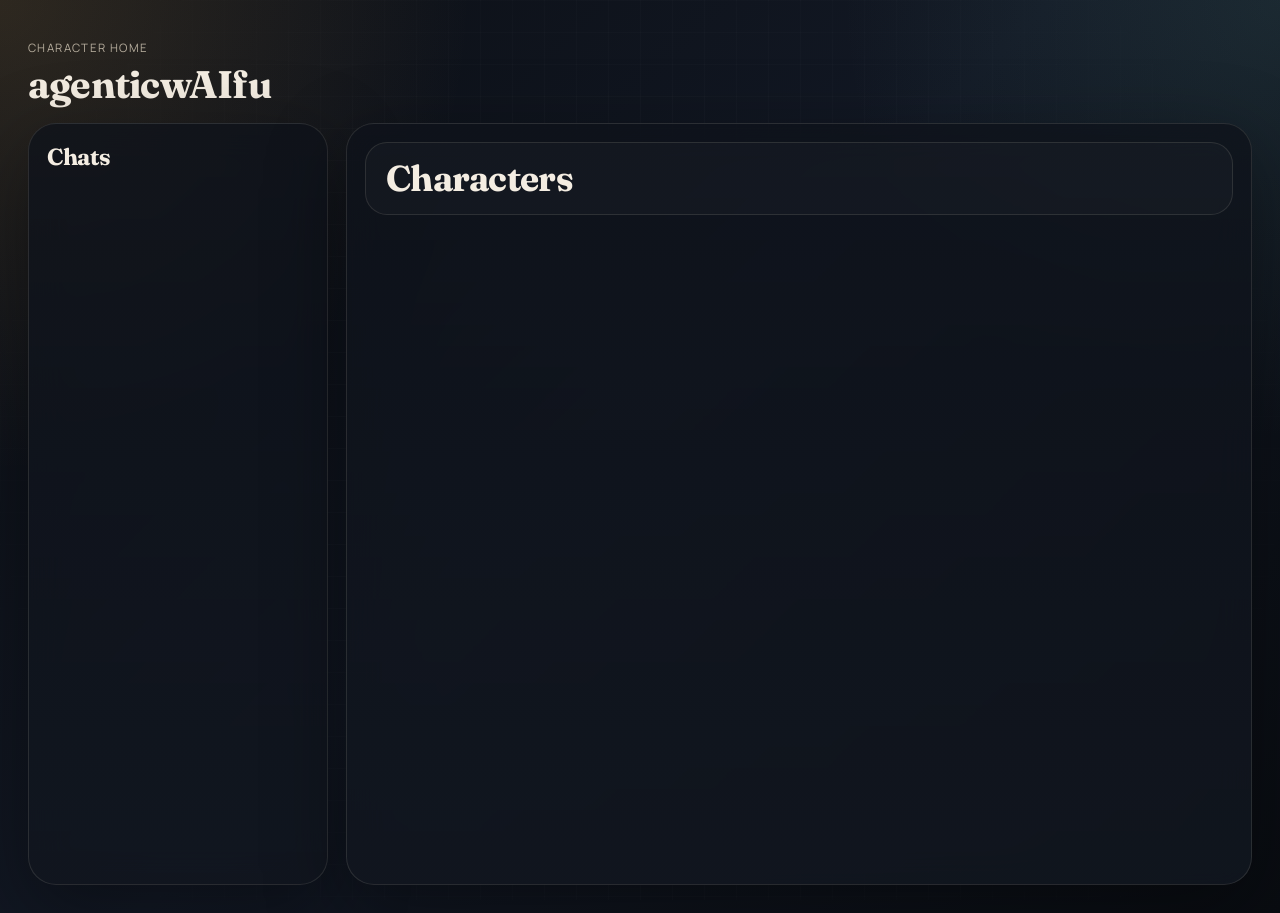
==== commit c5e02e31: "we finna cook" ====
--- a/index.html
+++ b/index.html
@@ -25,28 +25,7 @@
             <h2>Chats</h2>
           </div>
 
-          <div class="stack-list">
-            <button class="list-card chat-card new-chat-card">
-              <span class="new-chat-plus">+</span>
-              <strong>New Chat</strong>
-              <span class="chat-persona">Start a new conversation</span>
-            </button>
-            <button class="list-card chat-card">
-              <span class="meta-line">Today | 18 messages</span>
-              <strong>First contact in the velvet lounge</strong>
-              <span class="chat-persona">Character 1</span>
-            </button>
-            <button class="list-card chat-card">
-              <span class="meta-line">Yesterday | 43 messages</span>
-              <strong>Planning the infiltration route</strong>
-              <span class="chat-persona">Character 2</span>
-            </button>
-            <button class="list-card chat-card">
-              <span class="meta-line">Draft | Unused</span>
-              <strong>Untitled new conversation</strong>
-              <span class="chat-persona">Character 3</span>
-            </button>
-          </div>
+          <div class="stack-list" id="chat-list"></div>
         </section>
       </aside>
 
--- a/styles.css
+++ b/styles.css
@@ -352,6 +352,11 @@
   background: rgba(255, 255, 255, 0.02);
 }
 
+.chat-card.is-active {
+  background: linear-gradient(180deg, rgba(217, 168, 94, 0.14), rgba(255, 255, 255, 0.03));
+  border-color: rgba(217, 168, 94, 0.3);
+}
+
 .chat-header {
   display: flex;
   align-items: flex-start;
@@ -505,6 +510,14 @@
   line-height: 1.6;
 }
 
+.chat-empty-state {
+  margin: auto;
+  color: var(--muted);
+  font-size: 1rem;
+  line-height: 1.6;
+  text-align: center;
+}
+
 .composer {
   display: flex;
   flex-direction: column;
@@ -523,6 +536,24 @@
 
 .composer-placeholder {
   margin: auto 0;
+  color: rgba(244, 237, 226, 0.56);
+}
+
+.composer-input {
+  width: 100%;
+  min-height: 84px;
+  margin: 0;
+  padding: 20px 0;
+  border: 0;
+  background: transparent;
+  color: var(--text);
+  font: inherit;
+  line-height: 1.6;
+  resize: none;
+  outline: none;
+}
+
+.composer-input::placeholder {
   color: rgba(244, 237, 226, 0.56);
 }
 
@@ -534,9 +565,14 @@
   background: linear-gradient(135deg, var(--gold), var(--rose));
   color: #1b140f;
   font-weight: 700;
-  cursor: default;
+  cursor: pointer;
   font-size: 2rem;
   line-height: 1;
+}
+
+.send-button:disabled {
+  cursor: wait;
+  opacity: 0.72;
 }
 
 .config-group {
@@ -603,18 +639,79 @@
   font-size: 1.9rem;
 }
 
+.loadout-switcher {
+  position: relative;
+  align-self: flex-start;
+}
+
 .selectable-name {
   display: inline-flex;
   align-items: center;
-  gap: 8px;
-}
-
-.selectable-name::after {
-  content: ">";
+  gap: 10px;
+}
+
+.loadout-switch-button {
+  padding: 0;
+  border: 0;
+  background: none;
+  cursor: pointer;
+  transition: opacity 180ms ease;
+}
+
+.loadout-switch-button:hover {
+  opacity: 0.88;
+}
+
+.loadout-switch-button:focus-visible {
+  outline: 2px solid rgba(217, 168, 94, 0.32);
+  outline-offset: 6px;
+  border-radius: 10px;
+}
+
+.selectable-arrow {
+  display: inline-flex;
+  align-items: center;
+  justify-content: center;
   color: var(--gold);
-  font-size: 1.7rem;
+  font-size: 2rem;
   font-weight: 700;
   line-height: 1;
+  transform: translateY(-0.01em);
+}
+
+.loadout-switch-menu {
+  position: absolute;
+  top: calc(100% + 12px);
+  left: 0;
+  min-width: 100%;
+  padding: 8px;
+  border: 1px solid var(--line);
+  border-radius: 18px;
+  background: rgba(13, 17, 24, 0.98);
+  box-shadow: 0 18px 48px rgba(0, 0, 0, 0.34);
+  z-index: 30;
+}
+
+.loadout-switch-option {
+  width: 100%;
+  padding: 12px 14px;
+  border: 0;
+  border-radius: 12px;
+  background: transparent;
+  color: var(--text);
+  font: inherit;
+  text-align: left;
+  cursor: pointer;
+  transition: background 160ms ease, color 160ms ease;
+}
+
+.loadout-switch-option:hover {
+  background: rgba(255, 255, 255, 0.06);
+}
+
+.loadout-switch-option.is-active {
+  background: linear-gradient(135deg, rgba(217, 168, 94, 0.18), rgba(217, 121, 95, 0.12));
+  color: var(--text);
 }
 
 .character-preview {
@@ -795,6 +892,29 @@
   color: var(--muted);
   font-size: 0.95rem;
   line-height: 1.5;
+}
+
+.loadout-toolbar {
+  display: flex;
+  flex-wrap: wrap;
+  align-items: center;
+  justify-content: space-between;
+  gap: 14px;
+}
+
+.loadout-select {
+  min-width: 260px;
+  padding: 12px 14px;
+  border: 1px solid var(--line);
+  border-radius: 14px;
+  background: rgba(255, 255, 255, 0.04);
+  color: var(--text);
+  font: inherit;
+  outline: none;
+}
+
+.loadout-select:focus {
+  border-color: rgba(217, 168, 94, 0.38);
 }
 
 .character-editor-portrait-block {
@@ -1120,6 +1240,15 @@
     grid-template-columns: 1fr;
   }
 
+  .loadout-toolbar {
+    flex-direction: column;
+    align-items: stretch;
+  }
+
+  .loadout-select {
+    min-width: 0;
+  }
+
   .character-detail-header {
     flex-direction: column;
     align-items: stretch;
